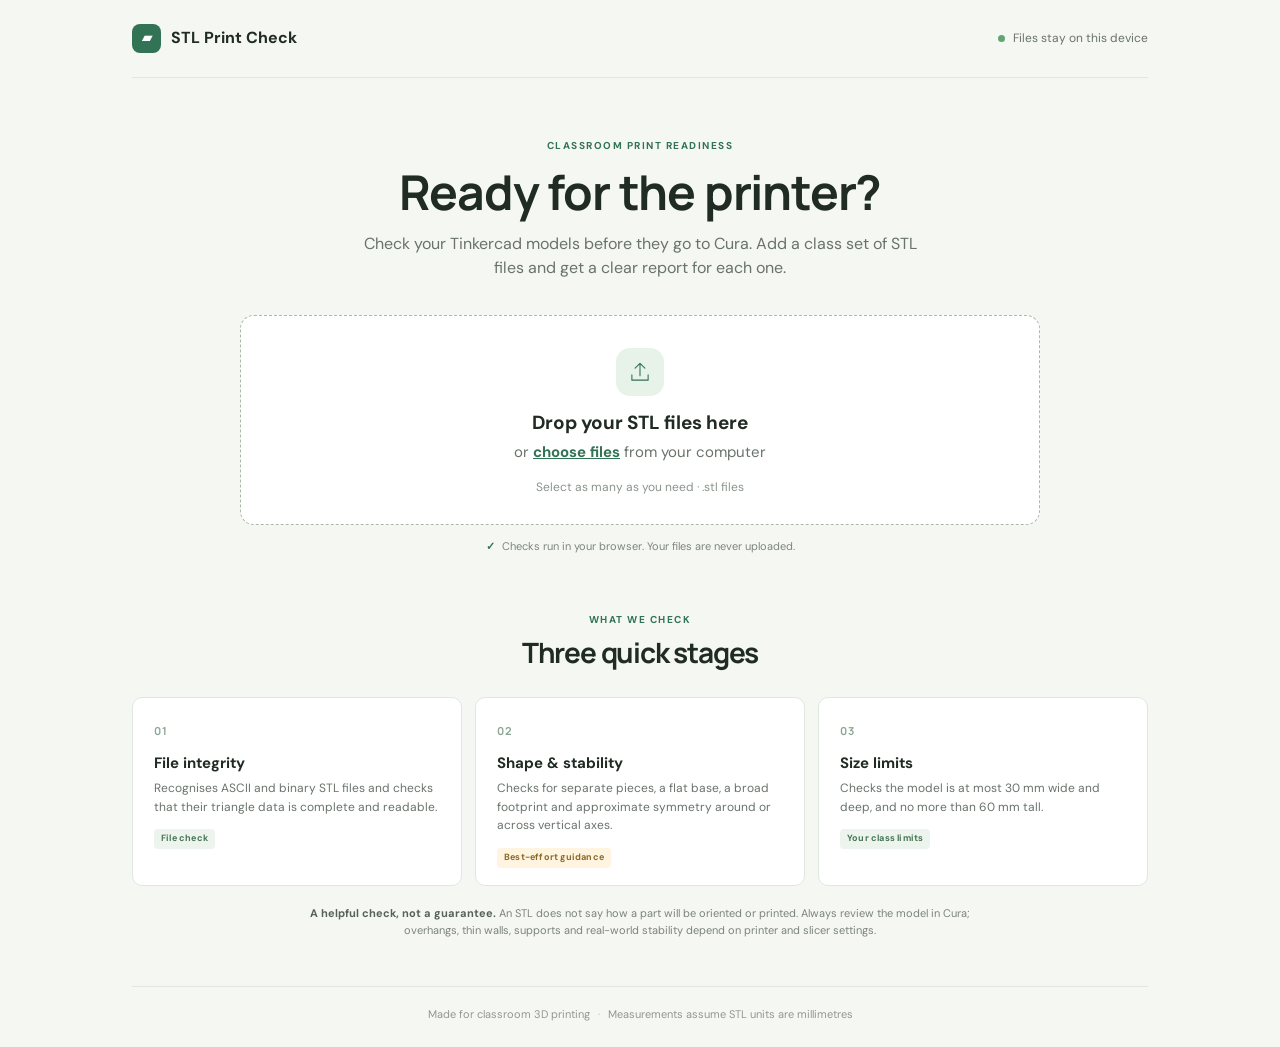
==== index.html @ 06c0fc39 "Version 1" ====
<!doctype html>
<html lang="en">
<head>
  <meta charset="utf-8">
  <meta name="viewport" content="width=device-width, initial-scale=1">
  <meta name="theme-color" content="#f5f7f2">
  <title>STL Print Check</title>
  <link rel="stylesheet" href="styles.css">
  <script src="app.js" defer></script>
</head>
<body>
  <main class="page-shell">
    <header class="topbar">
      <a class="brand" href="./" aria-label="STL Print Check home"><span class="brand-mark">▰</span> STL Print Check</a>
      <span class="local-note"><span class="status-dot"></span> Files stay on this device</span>
    </header>

    <section class="intro">
      <p class="eyebrow">CLASSROOM PRINT READINESS</p>
      <h1>Ready for the printer?</h1>
      <p class="lede">Check your Tinkercad models before they go to Cura. Add a class set of STL files and get a clear report for each one.</p>
    </section>

    <section class="upload-card" aria-labelledby="upload-title">
      <div id="drop-zone" class="drop-zone" tabindex="0" role="button" aria-label="Choose or drop STL files">
        <div class="upload-icon" aria-hidden="true"><svg viewBox="0 0 48 48"><path d="M24 31V8m0 0-9 9m9-9 9 9M9 29v10h30V29"/></svg></div>
        <h2 id="upload-title">Drop your STL files here</h2>
        <p>or <button id="browse-button" class="text-button" type="button">choose files</button> from your computer</p>
        <span class="file-hint">Select as many as you need · .stl files</span>
        <input id="file-input" type="file" accept=".stl,model/stl,application/sla" multiple hidden>
      </div>
      <div class="privacy-row"><span>✓</span> Checks run in your browser. Your files are never uploaded.</div>
    </section>

    <section id="results-section" class="results-section" hidden aria-live="polite">
      <div class="results-heading">
        <div><p class="eyebrow">CHECK RESULTS</p><h2>Your file report</h2></div>
        <div class="report-actions"><button id="download-button" class="button button-light" type="button">Download report</button><button id="clear-button" class="button button-quiet" type="button">Clear all</button></div>
      </div>
      <div class="summary" id="summary"></div>
      <div class="table-wrap">
        <table><thead><tr><th scope="col">FILE</th><th scope="col">RESULT</th><th scope="col">SIZE (X × Y × Z)</th><th scope="col">CHECK DETAILS</th></tr></thead><tbody id="results-body"></tbody></table>
      </div>
    </section>

    <section class="checks-section">
      <div class="section-title"><p class="eyebrow">WHAT WE CHECK</p><h2>Three quick stages</h2></div>
      <div class="check-grid">
        <article class="check-card"><span class="step-number">01</span><h3>File integrity</h3><p>Recognises ASCII and binary STL files and checks that their triangle data is complete and readable.</p><span class="tag tag-certain">File check</span></article>
        <article class="check-card"><span class="step-number">02</span><h3>Shape &amp; stability</h3><p>Checks for separate pieces, a flat base, a broad footprint and approximate symmetry around or across vertical axes.</p><span class="tag tag-review">Best-effort guidance</span></article>
        <article class="check-card"><span class="step-number">03</span><h3>Size limits</h3><p>Checks the model is at most 30 mm wide and deep, and no more than 60 mm tall.</p><span class="tag tag-certain">Your class limits</span></article>
      </div>
      <p class="caveat"><strong>A helpful check, not a guarantee.</strong> An STL does not say how a part will be oriented or printed. Always review the model in Cura; overhangs, thin walls, supports and real-world stability depend on printer and slicer settings.</p>
    </section>
    <footer>Made for classroom 3D printing <span>·</span> Measurements assume STL units are millimetres</footer>
  </main>
</body>
</html>
---- styles.css ----
@import url('https://fonts.googleapis.com/css2?family=DM+Sans:wght@400;500;600;700&family=Manrope:wght@400;500;600;700;800&display=swap');
:root{--ink:#202b24;--muted:#68736b;--green:#317354;--green-dark:#245c41;--mint:#e7f2e9;--paper:#f5f7f2;--line:#e1e7df;--white:#fff;--red:#a83e37;--amber:#93651b}
*{box-sizing:border-box}body{margin:0;background:var(--paper);color:var(--ink);font-family:'DM Sans',sans-serif;font-size:15px;line-height:1.55}.page-shell{max-width:1080px;margin:auto;padding:0 32px}.topbar{height:78px;display:flex;justify-content:space-between;align-items:center;border-bottom:1px solid var(--line)}.brand{text-decoration:none;color:var(--ink);font-weight:700;font-size:16px;display:flex;align-items:center;gap:10px}.brand-mark{display:grid;place-items:center;width:29px;height:29px;background:var(--green);border-radius:8px;color:#fff;font-size:13px}.local-note{font-size:12px;color:var(--muted);display:flex;align-items:center;gap:8px}.status-dot{width:7px;height:7px;border-radius:50%;background:#62a574}.intro{text-align:center;padding:60px 0 34px}.eyebrow{margin:0 0 10px;color:var(--green);font-size:10px;font-weight:700;letter-spacing:1.5px}.intro h1,.section-title h2,.results-heading h2{font-family:Manrope,sans-serif;letter-spacing:-1.2px}.intro h1{font-size:clamp(34px,5vw,48px);line-height:1.15;margin:0 0 13px;font-weight:700}.lede{color:var(--muted);max-width:570px;margin:0 auto;font-size:16px}.upload-card{max-width:800px;margin:0 auto}.drop-zone{background:#fff;border:1.5px dashed #a9b9aa;border-radius:14px;text-align:center;padding:32px 20px 27px;transition:.18s;cursor:pointer;outline:none}.drop-zone:hover,.drop-zone:focus-visible,.drop-zone.dragging{border-color:var(--green);background:#fbfdf9;box-shadow:0 0 0 4px #31735412}.upload-icon{margin:0 auto 12px;width:48px;height:48px;border-radius:14px;display:grid;place-items:center;background:var(--mint);color:var(--green)}.upload-icon svg{width:26px;fill:none;stroke:currentColor;stroke-width:2;stroke-linecap:round;stroke-linejoin:round}.drop-zone h2{font-size:19px;margin:0 0 3px;font-weight:700}.drop-zone p{margin:0;color:var(--muted)}.text-button{border:0;background:none;padding:0;color:var(--green);font:inherit;font-weight:700;text-decoration:underline;cursor:pointer}.file-hint{display:block;margin-top:14px;color:#8a948c;font-size:12px}.privacy-row{display:flex;align-items:center;justify-content:center;gap:7px;color:#7b867d;font-size:11px;margin-top:13px}.privacy-row span{font-weight:700;color:var(--green)}.results-section{margin:46px auto 0;max-width:1000px}.results-heading{display:flex;justify-content:space-between;align-items:flex-end;margin-bottom:15px}.results-heading .eyebrow{margin-bottom:2px}.results-heading h2{font-size:25px;margin:0}.report-actions{display:flex;gap:8px}.button{border:1px solid var(--line);border-radius:7px;padding:9px 13px;background:white;color:var(--ink);font:600 12px 'DM Sans',sans-serif;cursor:pointer}.button:hover{border-color:#9daf9f}.button-light{background:#fff}.button-quiet{background:transparent;border-color:transparent;color:var(--muted)}.summary{display:flex;gap:10px;margin-bottom:12px}.summary-chip{background:#fff;border:1px solid var(--line);border-radius:8px;padding:9px 13px;color:var(--muted);font-size:12px}.summary-chip b{color:var(--ink);font-size:15px;margin-right:5px}.table-wrap{background:white;border:1px solid var(--line);border-radius:10px;overflow:auto}table{width:100%;border-collapse:collapse;min-width:700px}th{text-align:left;padding:11px 15px;color:#89938b;font-size:9px;letter-spacing:1px;font-weight:700;background:#fafbf9}td{padding:13px 15px;border-top:1px solid #edf0eb;vertical-align:top;font-size:12px}td:first-child{font-weight:600;max-width:230px;overflow-wrap:anywhere}.dimensions{white-space:nowrap;color:var(--muted);font-variant-numeric:tabular-nums}.result-pill{display:inline-flex;align-items:center;gap:5px;padding:4px 8px;border-radius:20px;font-weight:700;font-size:10px;white-space:nowrap}.pill-pass{background:#e7f3e9;color:#34704a}.pill-review{background:#fff3dc;color:#8b621c}.pill-fail{background:#fbe9e7;color:#a33f37}.details{display:grid;gap:4px;color:#667168}.detail{display:flex;gap:6px}.detail-icon{font-weight:700;flex:0 0 12px}.detail.good .detail-icon{color:#47845a}.detail.warn .detail-icon{color:#b37b20}.detail.bad .detail-icon{color:#b34b43}.checks-section{padding-top:57px}.section-title{text-align:center;margin-bottom:22px}.section-title .eyebrow{margin-bottom:4px}.section-title h2{font-size:28px;margin:0}.check-grid{display:grid;grid-template-columns:repeat(3,1fr);gap:13px}.check-card{position:relative;padding:21px 21px 17px;background:#fff;border:1px solid var(--line);border-radius:10px;min-height:187px}.step-number{color:#8da795;font:700 11px Manrope,sans-serif;letter-spacing:1px}.check-card h3{margin:10px 0 4px;font-size:15px}.check-card p{margin:0;color:var(--muted);font-size:12px;line-height:1.55}.tag{display:inline-block;margin-top:13px;border-radius:4px;padding:3px 7px;font-size:9px;font-weight:700;letter-spacing:.2px}.tag-certain{background:#edf4ee;color:#477553}.tag-review{background:#fff4df;color:#8a6929}.caveat{max-width:710px;margin:19px auto 0;text-align:center;color:#7a847c;font-size:11px}.caveat strong{color:#566158}footer{border-top:1px solid var(--line);margin-top:47px;padding:19px 0 24px;text-align:center;color:#909990;font-size:11px}footer span{padding:0 5px;color:#b4beb5}
@media(max-width:680px){.page-shell{padding:0 17px}.topbar{height:65px}.intro{padding:43px 0 26px}.lede{font-size:14px}.drop-zone{padding:27px 15px 22px}.results-heading{align-items:flex-start;gap:10px;flex-direction:column}.report-actions{width:100%}.summary{gap:6px;flex-wrap:wrap}.summary-chip{padding:7px 9px}.check-grid{grid-template-columns:1fr}.check-card{min-height:0;padding:17px}.checks-section{padding-top:44px}.check-card p{max-width:430px}.caveat{font-size:10px}}
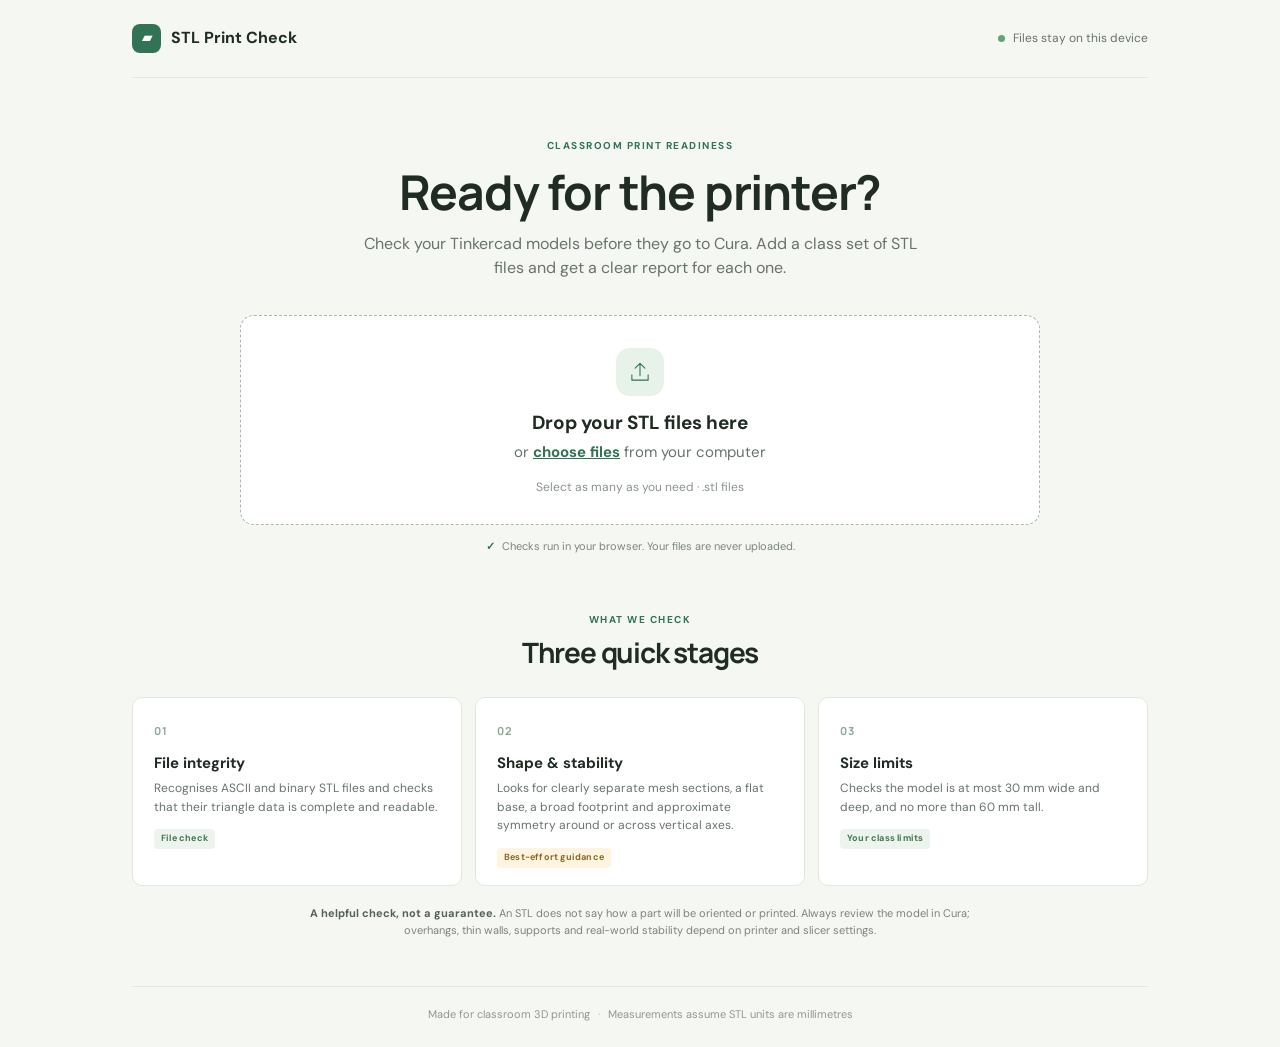
==== commit 2b2c0265: "Version 1.0.1" ====
--- a/index.html
+++ b/index.html
@@ -47,7 +47,7 @@
       <div class="section-title"><p class="eyebrow">WHAT WE CHECK</p><h2>Three quick stages</h2></div>
       <div class="check-grid">
         <article class="check-card"><span class="step-number">01</span><h3>File integrity</h3><p>Recognises ASCII and binary STL files and checks that their triangle data is complete and readable.</p><span class="tag tag-certain">File check</span></article>
-        <article class="check-card"><span class="step-number">02</span><h3>Shape &amp; stability</h3><p>Checks for separate pieces, a flat base, a broad footprint and approximate symmetry around or across vertical axes.</p><span class="tag tag-review">Best-effort guidance</span></article>
+        <article class="check-card"><span class="step-number">02</span><h3>Shape &amp; stability</h3><p>Looks for clearly separate mesh sections, a flat base, a broad footprint and approximate symmetry around or across vertical axes.</p><span class="tag tag-review">Best-effort guidance</span></article>
         <article class="check-card"><span class="step-number">03</span><h3>Size limits</h3><p>Checks the model is at most 30 mm wide and deep, and no more than 60 mm tall.</p><span class="tag tag-certain">Your class limits</span></article>
       </div>
       <p class="caveat"><strong>A helpful check, not a guarantee.</strong> An STL does not say how a part will be oriented or printed. Always review the model in Cura; overhangs, thin walls, supports and real-world stability depend on printer and slicer settings.</p>
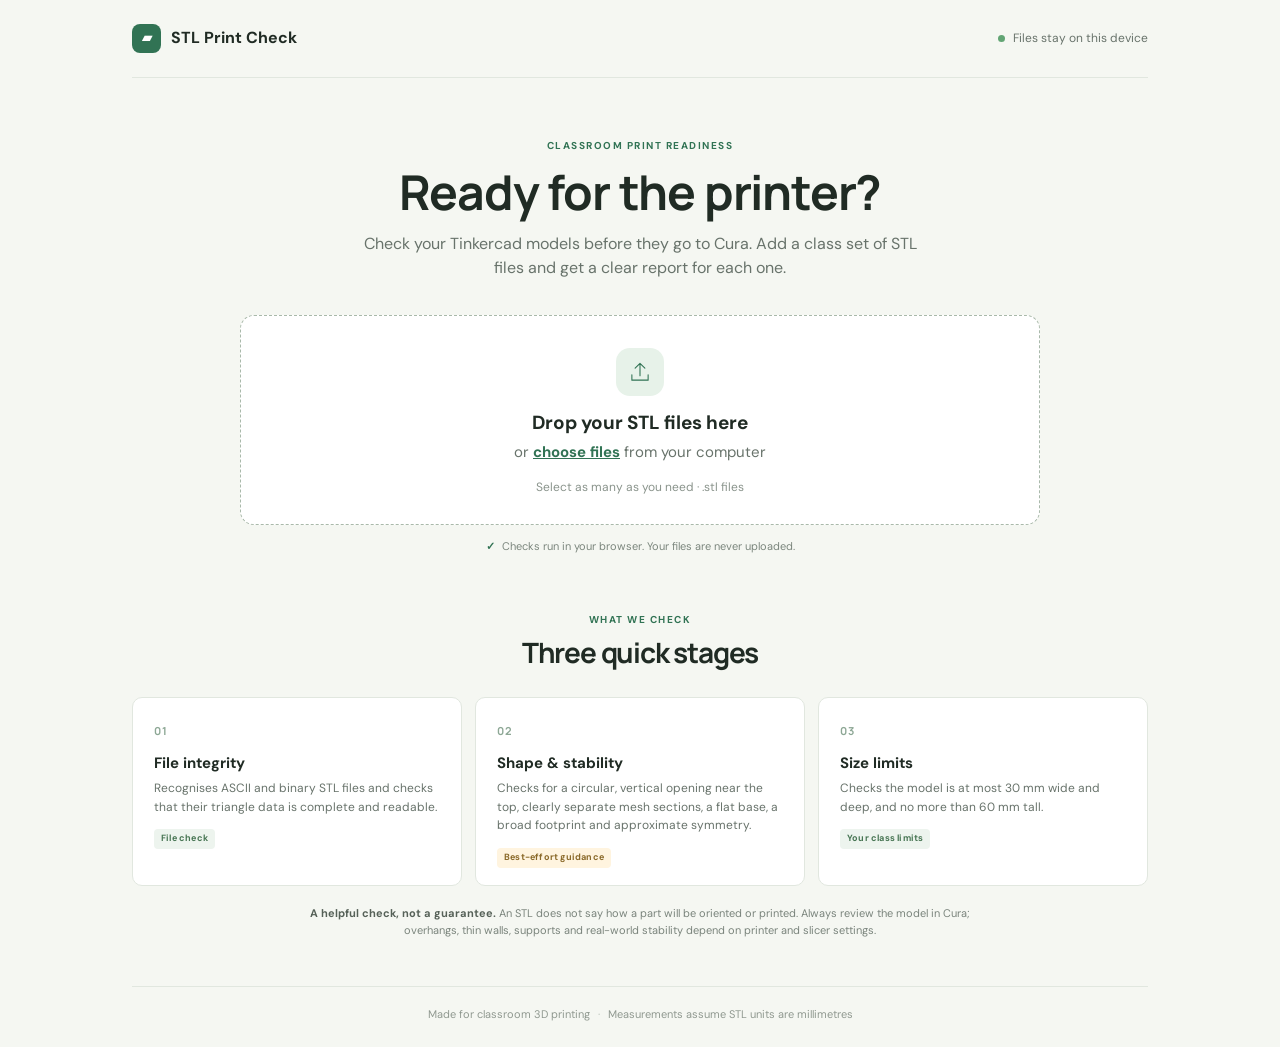
==== commit cf4a6608: "hole check" ====
--- a/index.html
+++ b/index.html
@@ -47,7 +47,7 @@
       <div class="section-title"><p class="eyebrow">WHAT WE CHECK</p><h2>Three quick stages</h2></div>
       <div class="check-grid">
         <article class="check-card"><span class="step-number">01</span><h3>File integrity</h3><p>Recognises ASCII and binary STL files and checks that their triangle data is complete and readable.</p><span class="tag tag-certain">File check</span></article>
-        <article class="check-card"><span class="step-number">02</span><h3>Shape &amp; stability</h3><p>Looks for clearly separate mesh sections, a flat base, a broad footprint and approximate symmetry around or across vertical axes.</p><span class="tag tag-review">Best-effort guidance</span></article>
+        <article class="check-card"><span class="step-number">02</span><h3>Shape &amp; stability</h3><p>Checks for a circular, vertical opening near the top, clearly separate mesh sections, a flat base, a broad footprint and approximate symmetry.</p><span class="tag tag-review">Best-effort guidance</span></article>
         <article class="check-card"><span class="step-number">03</span><h3>Size limits</h3><p>Checks the model is at most 30 mm wide and deep, and no more than 60 mm tall.</p><span class="tag tag-certain">Your class limits</span></article>
       </div>
       <p class="caveat"><strong>A helpful check, not a guarantee.</strong> An STL does not say how a part will be oriented or printed. Always review the model in Cura; overhangs, thin walls, supports and real-world stability depend on printer and slicer settings.</p>
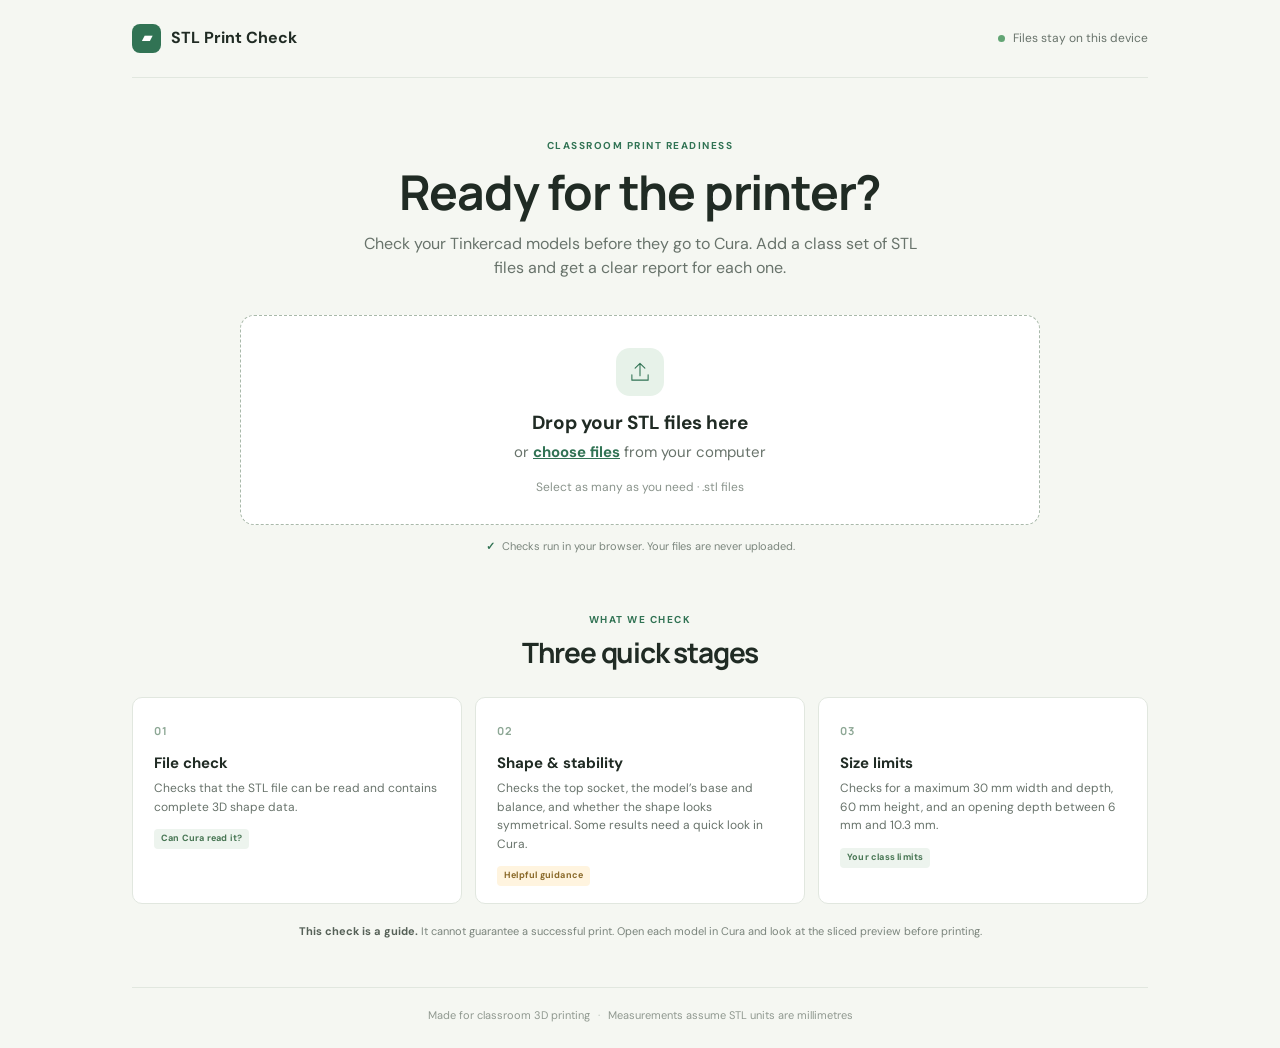
==== commit 3f6b1ec5: "Version 2.0" ====
--- a/index.html
+++ b/index.html
@@ -39,18 +39,18 @@
       </div>
       <div class="summary" id="summary"></div>
       <div class="table-wrap">
-        <table><thead><tr><th scope="col">FILE</th><th scope="col">RESULT</th><th scope="col">SIZE (X × Y × Z)</th><th scope="col">CHECK DETAILS</th></tr></thead><tbody id="results-body"></tbody></table>
+        <table><thead><tr><th scope="col">FILE</th><th scope="col">RESULT</th><th scope="col">WIDTH × DEPTH × HEIGHT</th><th scope="col">WHAT WE FOUND</th></tr></thead><tbody id="results-body"></tbody></table>
       </div>
     </section>
 
     <section class="checks-section">
       <div class="section-title"><p class="eyebrow">WHAT WE CHECK</p><h2>Three quick stages</h2></div>
       <div class="check-grid">
-        <article class="check-card"><span class="step-number">01</span><h3>File integrity</h3><p>Recognises ASCII and binary STL files and checks that their triangle data is complete and readable.</p><span class="tag tag-certain">File check</span></article>
-        <article class="check-card"><span class="step-number">02</span><h3>Shape &amp; stability</h3><p>Checks for a circular, vertical opening near the top, clearly separate mesh sections, a flat base, a broad footprint and approximate symmetry.</p><span class="tag tag-review">Best-effort guidance</span></article>
-        <article class="check-card"><span class="step-number">03</span><h3>Size limits</h3><p>Checks the model is at most 30 mm wide and deep, and no more than 60 mm tall.</p><span class="tag tag-certain">Your class limits</span></article>
+        <article class="check-card"><span class="step-number">01</span><h3>File check</h3><p>Checks that the STL file can be read and contains complete 3D shape data.</p><span class="tag tag-certain">Can Cura read it?</span></article>
+        <article class="check-card"><span class="step-number">02</span><h3>Shape &amp; stability</h3><p>Checks the top socket, the model’s base and balance, and whether the shape looks symmetrical. Some results need a quick look in Cura.</p><span class="tag tag-review">Helpful guidance</span></article>
+        <article class="check-card"><span class="step-number">03</span><h3>Size limits</h3><p>Checks for a maximum 30 mm width and depth, 60 mm height, and an opening depth between 6 mm and 10.3 mm.</p><span class="tag tag-certain">Your class limits</span></article>
       </div>
-      <p class="caveat"><strong>A helpful check, not a guarantee.</strong> An STL does not say how a part will be oriented or printed. Always review the model in Cura; overhangs, thin walls, supports and real-world stability depend on printer and slicer settings.</p>
+      <p class="caveat"><strong>This check is a guide.</strong> It cannot guarantee a successful print. Open each model in Cura and look at the sliced preview before printing.</p>
     </section>
     <footer>Made for classroom 3D printing <span>·</span> Measurements assume STL units are millimetres</footer>
   </main>
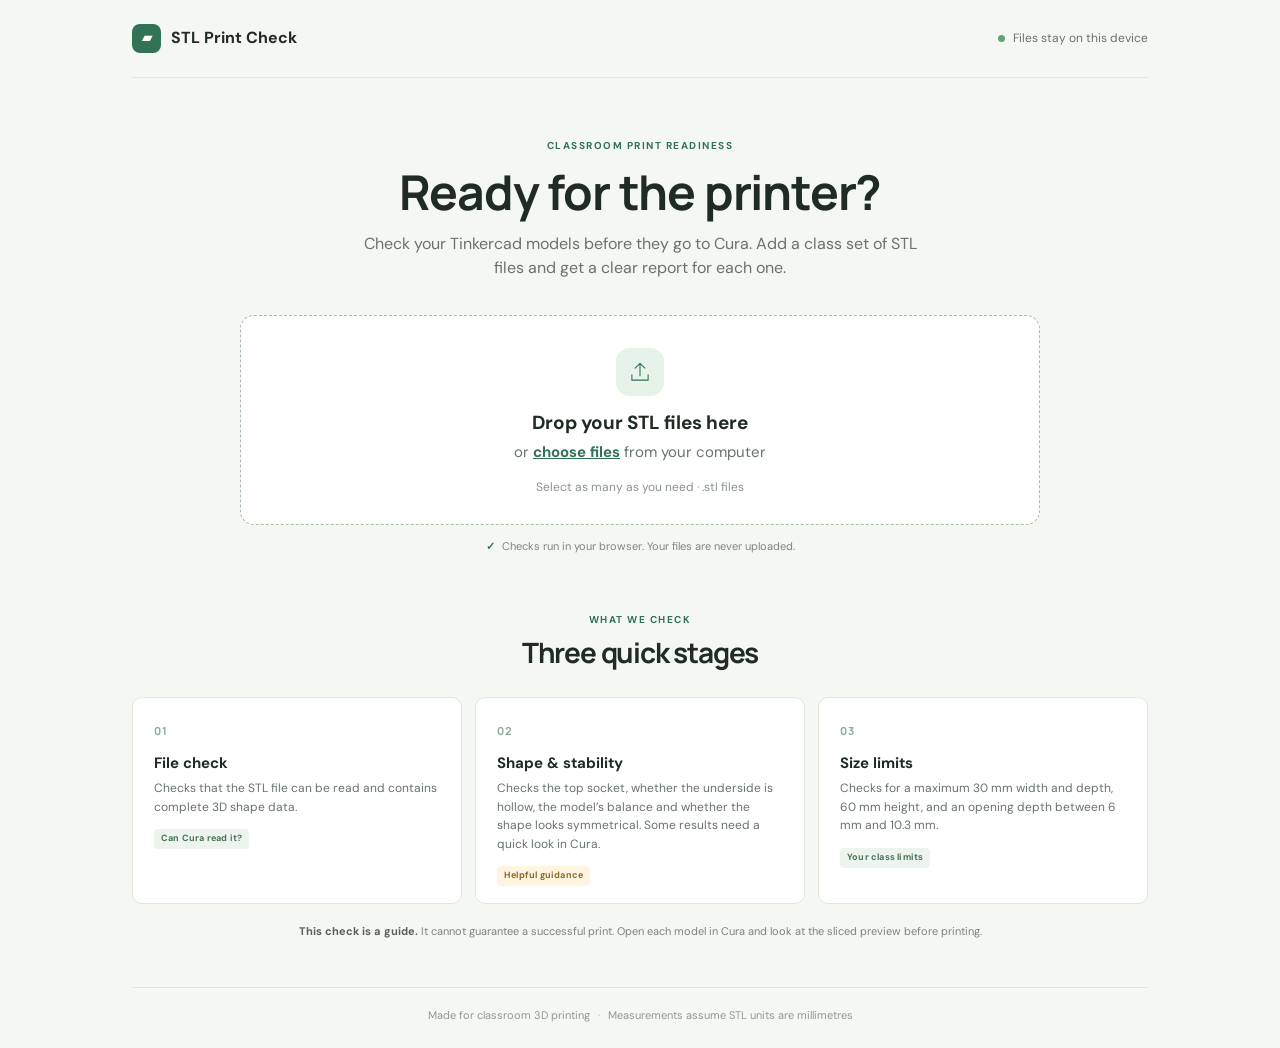
==== commit 04d2e752: "Version 3.0" ====
--- a/index.html
+++ b/index.html
@@ -47,7 +47,7 @@
       <div class="section-title"><p class="eyebrow">WHAT WE CHECK</p><h2>Three quick stages</h2></div>
       <div class="check-grid">
         <article class="check-card"><span class="step-number">01</span><h3>File check</h3><p>Checks that the STL file can be read and contains complete 3D shape data.</p><span class="tag tag-certain">Can Cura read it?</span></article>
-        <article class="check-card"><span class="step-number">02</span><h3>Shape &amp; stability</h3><p>Checks the top socket, the model’s base and balance, and whether the shape looks symmetrical. Some results need a quick look in Cura.</p><span class="tag tag-review">Helpful guidance</span></article>
+        <article class="check-card"><span class="step-number">02</span><h3>Shape &amp; stability</h3><p>Checks the top socket, whether the underside is hollow, the model’s balance and whether the shape looks symmetrical. Some results need a quick look in Cura.</p><span class="tag tag-review">Helpful guidance</span></article>
         <article class="check-card"><span class="step-number">03</span><h3>Size limits</h3><p>Checks for a maximum 30 mm width and depth, 60 mm height, and an opening depth between 6 mm and 10.3 mm.</p><span class="tag tag-certain">Your class limits</span></article>
       </div>
       <p class="caveat"><strong>This check is a guide.</strong> It cannot guarantee a successful print. Open each model in Cura and look at the sliced preview before printing.</p>
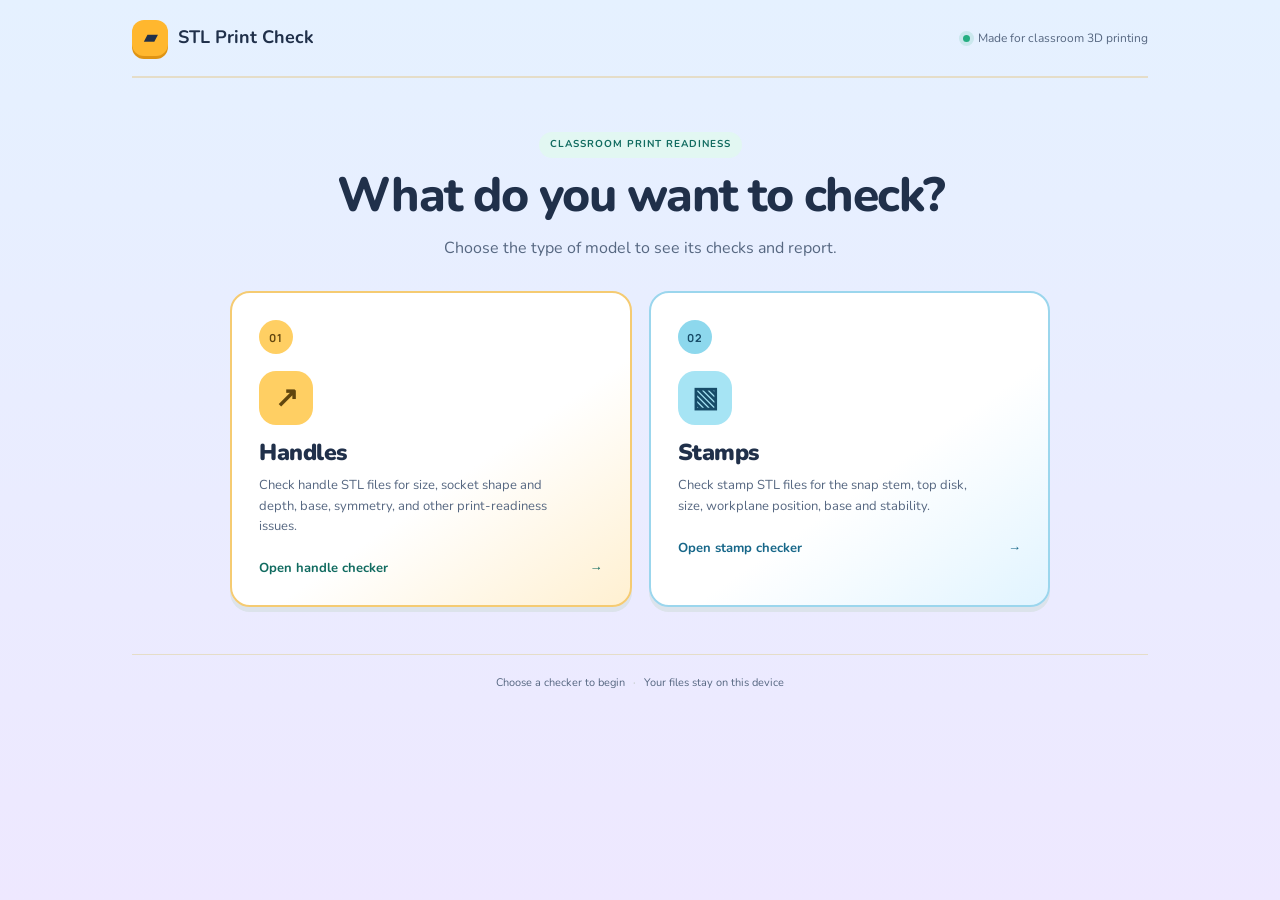
==== commit 32cb030f: "Version 2.1" ====
--- a/index.html
+++ b/index.html
@@ -3,56 +3,41 @@
 <head>
   <meta charset="utf-8">
   <meta name="viewport" content="width=device-width, initial-scale=1">
-  <meta name="theme-color" content="#f5f7f2">
+  <meta name="theme-color" content="#fff9e9">
   <title>STL Print Check</title>
   <link rel="stylesheet" href="styles.css">
-  <script src="app.js" defer></script>
 </head>
 <body>
   <main class="page-shell">
     <header class="topbar">
-      <a class="brand" href="./" aria-label="STL Print Check home"><span class="brand-mark">▰</span> STL Print Check</a>
-      <span class="local-note"><span class="status-dot"></span> Files stay on this device</span>
+      <a class="brand" href="index.html" aria-label="STL Print Check home"><span class="brand-mark">▰</span> STL Print Check</a>
+      <span class="local-note"><span class="status-dot"></span> Made for classroom 3D printing</span>
     </header>
 
-    <section class="intro">
+    <section class="intro choice-intro">
       <p class="eyebrow">CLASSROOM PRINT READINESS</p>
-      <h1>Ready for the printer?</h1>
-      <p class="lede">Check your Tinkercad models before they go to Cura. Add a class set of STL files and get a clear report for each one.</p>
+      <h1>What do you want to check?</h1>
+      <p class="lede">Choose the type of model to see its checks and report.</p>
     </section>
 
-    <section class="upload-card" aria-labelledby="upload-title">
-      <div id="drop-zone" class="drop-zone" tabindex="0" role="button" aria-label="Choose or drop STL files">
-        <div class="upload-icon" aria-hidden="true"><svg viewBox="0 0 48 48"><path d="M24 31V8m0 0-9 9m9-9 9 9M9 29v10h30V29"/></svg></div>
-        <h2 id="upload-title">Drop your STL files here</h2>
-        <p>or <button id="browse-button" class="text-button" type="button">choose files</button> from your computer</p>
-        <span class="file-hint">Select as many as you need · .stl files</span>
-        <input id="file-input" type="file" accept=".stl,model/stl,application/sla" multiple hidden>
-      </div>
-      <div class="privacy-row"><span>✓</span> Checks run in your browser. Your files are never uploaded.</div>
+    <section class="choice-grid" aria-label="Choose a product type">
+      <a class="choice-card" href="handles.html">
+        <span class="choice-number">01</span>
+        <span class="choice-icon" aria-hidden="true">↗</span>
+        <h2>Handles</h2>
+        <p>Check handle STL files for size, socket shape and depth, base, symmetry, and other print-readiness issues.</p>
+        <span class="choice-action">Open handle checker <span aria-hidden="true">→</span></span>
+      </a>
+      <a class="choice-card" href="stamps.html">
+        <span class="choice-number">02</span>
+        <span class="choice-icon" aria-hidden="true">▧</span>
+        <h2>Stamps</h2>
+        <p>Check stamp STL files for the snap stem, top disk, size, workplane position, base and stability.</p>
+        <span class="choice-action">Open stamp checker <span aria-hidden="true">→</span></span>
+      </a>
     </section>
 
-    <section id="results-section" class="results-section" hidden aria-live="polite">
-      <div class="results-heading">
-        <div><p class="eyebrow">CHECK RESULTS</p><h2>Your file report</h2></div>
-        <div class="report-actions"><button id="download-button" class="button button-light" type="button">Download report</button><button id="clear-button" class="button button-quiet" type="button">Clear all</button></div>
-      </div>
-      <div class="summary" id="summary"></div>
-      <div class="table-wrap">
-        <table><thead><tr><th scope="col">FILE</th><th scope="col">RESULT</th><th scope="col">WIDTH × DEPTH × HEIGHT</th><th scope="col">WHAT WE FOUND</th></tr></thead><tbody id="results-body"></tbody></table>
-      </div>
-    </section>
-
-    <section class="checks-section">
-      <div class="section-title"><p class="eyebrow">WHAT WE CHECK</p><h2>Three quick stages</h2></div>
-      <div class="check-grid">
-        <article class="check-card"><span class="step-number">01</span><h3>File check</h3><p>Checks that the STL file can be read and contains complete 3D shape data.</p><span class="tag tag-certain">Can Cura read it?</span></article>
-        <article class="check-card"><span class="step-number">02</span><h3>Shape &amp; stability</h3><p>Checks the top socket, whether the underside is hollow, the model’s balance and whether the shape looks symmetrical. Some results need a quick look in Cura.</p><span class="tag tag-review">Helpful guidance</span></article>
-        <article class="check-card"><span class="step-number">03</span><h3>Size limits</h3><p>Checks for a maximum 30 mm width and depth, 60 mm height, and an opening depth between 6 mm and 10.3 mm.</p><span class="tag tag-certain">Your class limits</span></article>
-      </div>
-      <p class="caveat"><strong>This check is a guide.</strong> It cannot guarantee a successful print. Open each model in Cura and look at the sliced preview before printing.</p>
-    </section>
-    <footer>Made for classroom 3D printing <span>·</span> Measurements assume STL units are millimetres</footer>
+    <footer>Choose a checker to begin <span>·</span> Your files stay on this device</footer>
   </main>
 </body>
 </html>
--- a/styles.css
+++ b/styles.css
@@ -1,4 +1,37 @@
-@import url('https://fonts.googleapis.com/css2?family=DM+Sans:wght@400;500;600;700&family=Manrope:wght@400;500;600;700;800&display=swap');
+@import url('https://fonts.googleapis.com/css2?family=DM+Sans:wght@400;500;600;700&family=Manrope:wght@400;500;600;700;800&family=Nunito:wght@400;600;700;800;900&display=swap');
 :root{--ink:#202b24;--muted:#68736b;--green:#317354;--green-dark:#245c41;--mint:#e7f2e9;--paper:#f5f7f2;--line:#e1e7df;--white:#fff;--red:#a83e37;--amber:#93651b}
 *{box-sizing:border-box}body{margin:0;background:var(--paper);color:var(--ink);font-family:'DM Sans',sans-serif;font-size:15px;line-height:1.55}.page-shell{max-width:1080px;margin:auto;padding:0 32px}.topbar{height:78px;display:flex;justify-content:space-between;align-items:center;border-bottom:1px solid var(--line)}.brand{text-decoration:none;color:var(--ink);font-weight:700;font-size:16px;display:flex;align-items:center;gap:10px}.brand-mark{display:grid;place-items:center;width:29px;height:29px;background:var(--green);border-radius:8px;color:#fff;font-size:13px}.local-note{font-size:12px;color:var(--muted);display:flex;align-items:center;gap:8px}.status-dot{width:7px;height:7px;border-radius:50%;background:#62a574}.intro{text-align:center;padding:60px 0 34px}.eyebrow{margin:0 0 10px;color:var(--green);font-size:10px;font-weight:700;letter-spacing:1.5px}.intro h1,.section-title h2,.results-heading h2{font-family:Manrope,sans-serif;letter-spacing:-1.2px}.intro h1{font-size:clamp(34px,5vw,48px);line-height:1.15;margin:0 0 13px;font-weight:700}.lede{color:var(--muted);max-width:570px;margin:0 auto;font-size:16px}.upload-card{max-width:800px;margin:0 auto}.drop-zone{background:#fff;border:1.5px dashed #a9b9aa;border-radius:14px;text-align:center;padding:32px 20px 27px;transition:.18s;cursor:pointer;outline:none}.drop-zone:hover,.drop-zone:focus-visible,.drop-zone.dragging{border-color:var(--green);background:#fbfdf9;box-shadow:0 0 0 4px #31735412}.upload-icon{margin:0 auto 12px;width:48px;height:48px;border-radius:14px;display:grid;place-items:center;background:var(--mint);color:var(--green)}.upload-icon svg{width:26px;fill:none;stroke:currentColor;stroke-width:2;stroke-linecap:round;stroke-linejoin:round}.drop-zone h2{font-size:19px;margin:0 0 3px;font-weight:700}.drop-zone p{margin:0;color:var(--muted)}.text-button{border:0;background:none;padding:0;color:var(--green);font:inherit;font-weight:700;text-decoration:underline;cursor:pointer}.file-hint{display:block;margin-top:14px;color:#8a948c;font-size:12px}.privacy-row{display:flex;align-items:center;justify-content:center;gap:7px;color:#7b867d;font-size:11px;margin-top:13px}.privacy-row span{font-weight:700;color:var(--green)}.results-section{margin:46px auto 0;max-width:1000px}.results-heading{display:flex;justify-content:space-between;align-items:flex-end;margin-bottom:15px}.results-heading .eyebrow{margin-bottom:2px}.results-heading h2{font-size:25px;margin:0}.report-actions{display:flex;gap:8px}.button{border:1px solid var(--line);border-radius:7px;padding:9px 13px;background:white;color:var(--ink);font:600 12px 'DM Sans',sans-serif;cursor:pointer}.button:hover{border-color:#9daf9f}.button-light{background:#fff}.button-quiet{background:transparent;border-color:transparent;color:var(--muted)}.summary{display:flex;gap:10px;margin-bottom:12px}.summary-chip{background:#fff;border:1px solid var(--line);border-radius:8px;padding:9px 13px;color:var(--muted);font-size:12px}.summary-chip b{color:var(--ink);font-size:15px;margin-right:5px}.table-wrap{background:white;border:1px solid var(--line);border-radius:10px;overflow:auto}table{width:100%;border-collapse:collapse;min-width:700px}th{text-align:left;padding:11px 15px;color:#89938b;font-size:9px;letter-spacing:1px;font-weight:700;background:#fafbf9}td{padding:13px 15px;border-top:1px solid #edf0eb;vertical-align:top;font-size:12px}td:first-child{font-weight:600;max-width:230px;overflow-wrap:anywhere}.dimensions{white-space:nowrap;color:var(--muted);font-variant-numeric:tabular-nums}.result-pill{display:inline-flex;align-items:center;gap:5px;padding:4px 8px;border-radius:20px;font-weight:700;font-size:10px;white-space:nowrap}.pill-pass{background:#e7f3e9;color:#34704a}.pill-review{background:#fff3dc;color:#8b621c}.pill-fail{background:#fbe9e7;color:#a33f37}.details{display:grid;gap:4px;color:#667168}.detail{display:flex;gap:6px}.detail-icon{font-weight:700;flex:0 0 12px}.detail.good .detail-icon{color:#47845a}.detail.warn .detail-icon{color:#b37b20}.detail.bad .detail-icon{color:#b34b43}.checks-section{padding-top:57px}.section-title{text-align:center;margin-bottom:22px}.section-title .eyebrow{margin-bottom:4px}.section-title h2{font-size:28px;margin:0}.check-grid{display:grid;grid-template-columns:repeat(3,1fr);gap:13px}.check-card{position:relative;padding:21px 21px 17px;background:#fff;border:1px solid var(--line);border-radius:10px;min-height:187px}.step-number{color:#8da795;font:700 11px Manrope,sans-serif;letter-spacing:1px}.check-card h3{margin:10px 0 4px;font-size:15px}.check-card p{margin:0;color:var(--muted);font-size:12px;line-height:1.55}.tag{display:inline-block;margin-top:13px;border-radius:4px;padding:3px 7px;font-size:9px;font-weight:700;letter-spacing:.2px}.tag-certain{background:#edf4ee;color:#477553}.tag-review{background:#fff4df;color:#8a6929}.caveat{max-width:710px;margin:19px auto 0;text-align:center;color:#7a847c;font-size:11px}.caveat strong{color:#566158}footer{border-top:1px solid var(--line);margin-top:47px;padding:19px 0 24px;text-align:center;color:#909990;font-size:11px}footer span{padding:0 5px;color:#b4beb5}
 @media(max-width:680px){.page-shell{padding:0 17px}.topbar{height:65px}.intro{padding:43px 0 26px}.lede{font-size:14px}.drop-zone{padding:27px 15px 22px}.results-heading{align-items:flex-start;gap:10px;flex-direction:column}.report-actions{width:100%}.summary{gap:6px;flex-wrap:wrap}.summary-chip{padding:7px 9px}.check-grid{grid-template-columns:1fr}.check-card{min-height:0;padding:17px}.checks-section{padding-top:44px}.check-card p{max-width:430px}.caveat{font-size:10px}}
+.back-link{color:var(--green);font-size:12px;font-weight:700;text-decoration:none}.back-link:hover{text-decoration:underline}.choice-intro{padding-bottom:31px}.choice-grid{display:grid;grid-template-columns:repeat(2,minmax(0,1fr));gap:17px;max-width:820px;margin:0 auto}.choice-card{position:relative;display:block;min-height:260px;padding:27px;background:#fff;border:1px solid var(--line);border-radius:13px;color:inherit;text-decoration:none;transition:transform .16s,border-color .16s,box-shadow .16s}.choice-card:hover,.choice-card:focus-visible{transform:translateY(-2px);border-color:#a9b9aa;box-shadow:0 8px 24px #253b2b0c;outline:none}.choice-number{color:#8da795;font:700 11px Manrope,sans-serif;letter-spacing:1px}.choice-icon{display:grid;place-items:center;width:43px;height:43px;margin:17px 0 12px;border-radius:12px;background:var(--mint);color:var(--green);font-size:24px;font-weight:600}.choice-card h2{font:700 23px Manrope,sans-serif;letter-spacing:-.5px;margin:0 0 7px}.choice-card p{max-width:310px;margin:0;color:var(--muted);font-size:13px}.choice-action{display:flex;justify-content:space-between;align-items:center;margin-top:22px;color:var(--green);font-size:12px;font-weight:700}.choice-card-placeholder .choice-icon{background:#f1f2ee;color:#788178}.choice-card-placeholder .choice-action{color:#657068}.stamp-intro{padding-bottom:28px}.placeholder-card{max-width:660px;margin:0 auto;background:#fff;border:1px solid var(--line);border-radius:14px;padding:36px 28px;text-align:center}.placeholder-icon{display:grid;place-items:center;width:52px;height:52px;border-radius:15px;background:var(--mint);color:var(--green);font-size:26px;margin:0 auto 14px}.placeholder-card h2{font:700 22px Manrope,sans-serif;letter-spacing:-.5px;margin:0 0 7px}.placeholder-card p{max-width:440px;margin:0 auto;color:var(--muted);font-size:14px}.placeholder-actions{display:flex;justify-content:center;gap:9px;flex-wrap:wrap;margin-top:22px}.button-green{background:var(--green);border-color:var(--green);color:white;text-decoration:none}.button-green:hover{background:var(--green-dark);border-color:var(--green-dark)}
+@media(max-width:680px){.choice-grid{grid-template-columns:1fr;gap:11px}.choice-card{min-height:0;padding:20px}.choice-icon{margin:12px 0 9px}.choice-action{margin-top:16px}.choice-intro{padding-top:43px}.back-link{font-size:11px}.placeholder-card{padding:28px 18px}}
+.progress-message{min-height:20px;margin:12px 0 0;color:var(--green-dark);font-size:13px;font-weight:600}
+.result-guide{display:flex;flex-wrap:wrap;gap:8px 20px;margin:0 0 16px;padding:12px 14px;border:1px solid var(--line);border-radius:10px;background:#fff;color:var(--muted);font-size:12px;line-height:1.5}
+.guide-item{display:inline-flex;align-items:center;gap:6px}
+.guide-dot{display:inline-block;width:9px;height:9px;border-radius:50%;flex:0 0 9px}
+.guide-fail{background:var(--red)}.guide-review{background:var(--amber)}.guide-pass{background:var(--green)}
+@media(max-width:680px){.result-guide{display:grid;gap:8px;padding:11px 12px}.progress-message{font-size:12px}}
+/* Bright, welcoming classroom theme */
+:root{--ink:#20304a;--muted:#566781;--green:#168a78;--green-dark:#116b60;--mint:#e2f7f2;--paper:#fff9e9;--line:#dce5f0;--red:#bd3d4b;--amber:#87520a}
+body{font-family:'Nunito','Trebuchet MS',sans-serif;background:linear-gradient(180deg,#e5f1ff 0%,#eee8ff 100%);background-attachment:fixed}
+.brand,.intro h1,.section-title h2,.results-heading h2,.choice-card h2{font-family:'Nunito','Trebuchet MS',sans-serif}
+.brand{font-size:18px}.brand-mark{width:36px;height:36px;border-radius:12px;background:#ffb72e;color:#20304a;font-size:17px;box-shadow:0 3px 0 #df9414}
+.topbar{border-bottom:2px solid #e5ddc8}.status-dot{background:#25ae81;box-shadow:0 0 0 4px #25ae8124}
+.intro{padding-top:53px}.eyebrow{display:inline-block;padding:5px 11px;border-radius:99px;background:#e2f7f2;color:#116b60;letter-spacing:1px}
+.intro h1{font-weight:800;color:#20304a;letter-spacing:-1.5px}.lede{color:#566781}
+.choice-card{border:2px solid #e1e7ee;border-radius:20px;box-shadow:0 5px 0 #dce3eb;transition:transform .16s,box-shadow .16s}.choice-card:hover,.choice-card:focus-visible{transform:translateY(-3px);box-shadow:0 8px 0 #dce3eb}
+.choice-card:nth-child(1){background:linear-gradient(145deg,#fff 58%,#fff0d1);border-color:#f5cb72}.choice-card:nth-child(2){background:linear-gradient(145deg,#fff 58%,#e1f4ff);border-color:#9bd6ed}
+.choice-number{display:inline-grid;place-items:center;width:34px;height:34px;border-radius:50%;background:#ffcf63;color:#63460e}.choice-card:nth-child(2) .choice-number{background:#8dd8ed;color:#174c68}
+.choice-icon{width:54px;height:54px;border-radius:17px;background:#ffcf63;color:#61460e;font-size:28px}.choice-card:nth-child(2) .choice-icon{background:#a6e4f4;color:#174c68}.choice-card h2{font-weight:900;color:#20304a}
+.choice-action{color:#116b60;font-size:13px}.choice-card:nth-child(2) .choice-action{color:#176789}
+.drop-zone{background:#fff;border:3px dashed #74c9c0;border-radius:22px;padding:35px 20px 30px;box-shadow:0 6px 0 #d7e9e3}.drop-zone:hover,.drop-zone:focus-visible,.drop-zone.dragging{border-color:#168a78;background:#f1fffb;box-shadow:0 0 0 5px #168a781c,0 6px 0 #cbe4dc}
+.upload-icon{width:60px;height:60px;border-radius:20px;background:#d8f5ec;color:#168a78}.drop-zone h2{font-size:22px;font-weight:900;color:#20304a}.text-button{color:#087c71}.file-hint{color:#566781}
+.button{border:2px solid #dce5f0;border-radius:12px;padding:10px 15px;font-size:13px;font-weight:800;box-shadow:0 2px 0 #dce5f0}.button:hover{border-color:#8eb9b0}.button-quiet{box-shadow:none}
+.summary-chip{border:2px solid #dce5f0;border-radius:13px;font-weight:700}.summary-chip b{font-weight:900}.result-guide{border:2px solid #dce5f0;border-radius:14px;background:#fff}
+.result-pill{padding:6px 11px;font-size:11px}.pill-pass{background:#d9f4e5;color:#17643b}.pill-review{background:#fff0c9;color:#80500a}.pill-fail{background:#ffe1df;color:#9b2632}
+.table-wrap{border:2px solid #dce5f0;border-radius:15px}th{background:#eff7ff;color:#405979;font-size:10px}td{font-size:13px}.details{color:#44546b}
+.check-card{border:2px solid #dce5f0;border-radius:16px;min-height:200px;box-shadow:0 4px 0 #e2e8ef}.check-card:nth-child(1){border-top:5px solid #46b4a2}.check-card:nth-child(2){border-top:5px solid #f3b93f}.check-card:nth-child(3){border-top:5px solid #8c82df}
+.step-number{display:inline-grid;place-items:center;width:32px;height:32px;border-radius:50%;background:#dff6ef;color:#116b60;font-size:12px}.check-card:nth-child(2) .step-number{background:#fff1cb;color:#80500a}.check-card:nth-child(3) .step-number{background:#eeebff;color:#594fa6}.check-card h3{font-size:17px;font-weight:900;color:#20304a}.check-card p{font-size:13px;color:#566781}
+.tag{border-radius:99px;padding:5px 9px;font-size:10px}.tag-certain{background:#dcf5ed;color:#176b5b}.tag-review{background:#fff1cc;color:#80500a}
+.progress-message{color:#116b60;font-size:14px}.privacy-row{font-size:12px;color:#566781}.privacy-row span{display:inline-grid;place-items:center;width:18px;height:18px;background:#d9f4e5;border-radius:50%}
+footer{color:#566781;border-color:#e5ddc8}
+@media(max-width:680px){.intro{padding-top:42px}.choice-card{border-radius:17px}.check-card{min-height:0}}
